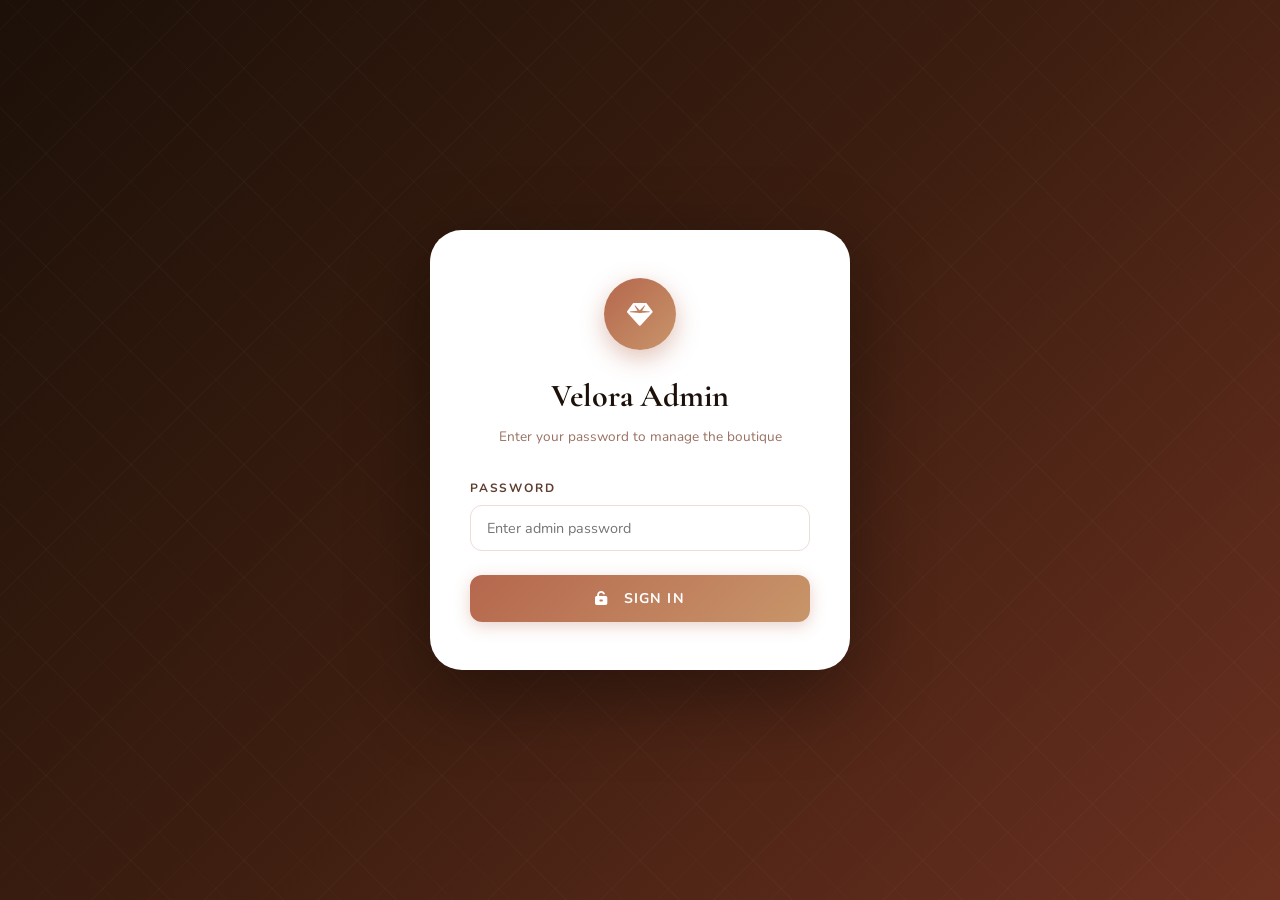
==== admin.html @ 2ef8bd38 "Launch Velora Boutique — full e-commerce frontend - Elegant boutique design with terracotta/gold pal" ====
<!DOCTYPE html>
<html lang="en">
<head>
  <meta charset="UTF-8">
  <meta name="viewport" content="width=device-width, initial-scale=1.0">
  <title>Velora — Admin Panel</title>
  <link rel="icon" href="data:image/svg+xml,<svg xmlns='http://www.w3.org/2000/svg' viewBox='0 0 100 100'><text y='.9em' font-size='90'>🔐</text></svg>">
  <link rel="stylesheet" href="https://cdnjs.cloudflare.com/ajax/libs/font-awesome/6.5.0/css/all.min.css">
  <link href="https://fonts.googleapis.com/css2?family=Cormorant+Garamond:ital,wght@0,400;0,600;1,400&family=Nunito:wght@300;400;500;600;700&display=swap" rel="stylesheet">

  <style>
    :root {
      --bg: #FFF9F5; --surface: #FFFFFF; --surface-2: #FFF0E8;
      --primary: #B5674D; --primary-h: #9A5540; --primary-l: #E8C4B4;
      --gold: #C8956A; --text: #1C1008; --text-2: #5C3D2E; --text-3: #9A7060;
      --border: #EDDDD5; --border-2: #D6C0B4; --white: #FFFFFF;
      --danger: #e74c3c; --danger-l: rgba(231,76,60,.1);
      --success: #25d366; --success-l: rgba(37,211,102,.1);
      --font-serif: 'Cormorant Garamond', Georgia, serif;
      --font-sans: 'Nunito', sans-serif;
      --radius: 12px; --radius-sm: 6px; --radius-lg: 20px; --radius-xl: 32px;
      --shadow: 0 4px 20px rgba(181,103,77,.14);
      --shadow-sm: 0 2px 8px rgba(181,103,77,.1);
      --transition: all .3s cubic-bezier(.4,0,.2,1);
    }
    *, *::before, *::after { box-sizing: border-box; margin:0; padding:0; }
    html { font-size:16px; }
    body { font-family: var(--font-sans); background: var(--bg); color: var(--text); line-height:1.6; }
    a { text-decoration:none; color:inherit; }
    button { cursor:pointer; border:none; background:none; font-family:inherit; }
    input, textarea, select { font-family:inherit; }
    ::-webkit-scrollbar { width:6px; }
    ::-webkit-scrollbar-thumb { background: var(--primary-l); border-radius:99px; }

    /* ——— LOGIN SCREEN ——— */
    .login-screen {
      min-height: 100vh;
      display: flex; align-items: center; justify-content: center;
      background: linear-gradient(135deg, #1C1008 0%, #3D1E10 50%, #6B3020 100%);
      padding: 24px;
      position: relative;
      overflow: hidden;
    }
    .login-screen::before {
      content:'';
      position:absolute; inset:0;
      background-image: repeating-linear-gradient(45deg,rgba(255,255,255,.02) 0,rgba(255,255,255,.02) 1px,transparent 0,transparent 40px),
        repeating-linear-gradient(-45deg,rgba(255,255,255,.02) 0,rgba(255,255,255,.02) 1px,transparent 0,transparent 40px);
    }
    .login-card {
      position:relative;
      width:100%; max-width:420px;
      background: var(--white);
      border-radius: var(--radius-xl);
      padding: 48px 40px;
      box-shadow: 0 24px 80px rgba(0,0,0,.4);
      text-align: center;
    }
    .login-icon {
      width:72px; height:72px;
      background: linear-gradient(135deg, var(--primary), var(--gold));
      border-radius: 50%;
      display: flex; align-items:center; justify-content:center;
      font-size:1.6rem; color:var(--white);
      margin: 0 auto 20px;
      box-shadow: 0 8px 24px rgba(181,103,77,.4);
    }
    .login-card h1 { font-family:var(--font-serif); font-size:2rem; color:var(--text); margin-bottom:4px; }
    .login-card p { font-size:.85rem; color:var(--text-3); margin-bottom:32px; }

    .form-group { margin-bottom:16px; text-align:left; }
    .form-group label { display:block; font-size:.75rem; font-weight:700; letter-spacing:.15em; text-transform:uppercase; color:var(--text-2); margin-bottom:6px; }
    .form-control {
      width:100%; padding:12px 16px;
      border:1.5px solid var(--border); border-radius:var(--radius);
      font-size:.9rem; background:var(--surface); color:var(--text);
      transition:var(--transition); outline:none;
    }
    .form-control:focus { border-color:var(--primary); box-shadow:0 0 0 3px rgba(181,103,77,.12); }

    .btn-login {
      width:100%; padding:14px;
      background:linear-gradient(135deg,var(--primary),var(--gold));
      color:var(--white); border-radius:var(--radius);
      font-size:.88rem; font-weight:700; letter-spacing:.08em; text-transform:uppercase;
      transition:var(--transition); margin-top:8px;
      box-shadow: 0 4px 16px rgba(181,103,77,.3);
    }
    .btn-login:hover { opacity:.9; transform:translateY(-1px); box-shadow:0 6px 20px rgba(181,103,77,.4); }

    .login-error {
      background: rgba(231,76,60,.1); border:1px solid rgba(231,76,60,.3);
      color: var(--danger); padding:10px 14px; border-radius:var(--radius-sm);
      font-size:.82rem; margin-top:12px; display:none;
    }
    .login-error.show { display:block; }

    /* ——— ADMIN LAYOUT ——— */
    .admin-layout { display:none; min-height:100vh; }
    .admin-layout.visible { display:block; }

    .admin-topbar {
      position:sticky; top:0; z-index:100;
      background:var(--white); border-bottom:1px solid var(--border);
      padding:0 28px; height:64px;
      display:flex; align-items:center; justify-content:space-between;
      box-shadow: var(--shadow-sm);
    }
    .admin-brand { font-family:var(--font-serif); font-size:1.5rem; color:var(--primary); font-weight:600; letter-spacing:.06em; }
    .admin-brand span { font-size:.65rem; letter-spacing:.3em; color:var(--text-3); text-transform:uppercase; font-family:var(--font-sans); display:block; }
    .topbar-right { display:flex; align-items:center; gap:12px; }
    .btn-back {
      display:flex; align-items:center; gap:6px;
      padding:8px 18px; border-radius:var(--radius-xl);
      background:var(--surface-2); color:var(--text-2);
      font-size:.78rem; font-weight:700; letter-spacing:.1em; text-transform:uppercase;
      transition:var(--transition); border:1px solid var(--border);
    }
    .btn-back:hover { background:var(--primary); color:var(--white); border-color:var(--primary); }
    .btn-logout {
      display:flex; align-items:center; gap:6px;
      padding:8px 18px; border-radius:var(--radius-xl);
      background:var(--danger-l); color:var(--danger);
      font-size:.78rem; font-weight:700; letter-spacing:.1em; text-transform:uppercase;
      transition:var(--transition); border:1px solid rgba(231,76,60,.2);
    }
    .btn-logout:hover { background:var(--danger); color:var(--white); }

    .admin-main {
      max-width:1280px; margin:0 auto; padding:40px 28px;
    }

    /* Stats Cards */
    .stats-grid {
      display:grid; grid-template-columns:repeat(auto-fit,minmax(200px,1fr));
      gap:20px; margin-bottom:40px;
    }
    .stat-card {
      background:var(--white); border-radius:var(--radius-lg); padding:24px;
      border:1px solid var(--border); box-shadow:var(--shadow-sm);
      display:flex; gap:16px; align-items:center;
    }
    .stat-card__icon {
      width:52px; height:52px; border-radius:var(--radius);
      display:flex; align-items:center; justify-content:center;
      font-size:1.2rem; flex-shrink:0;
    }
    .stat-card__icon.orange { background:rgba(181,103,77,.12); color:var(--primary); }
    .stat-card__icon.green  { background:rgba(37,211,102,.12); color:#25d366; }
    .stat-card__icon.gold   { background:rgba(200,149,106,.15); color:var(--gold); }
    .stat-card__icon.blue   { background:rgba(52,152,219,.12); color:#3498db; }
    .stat-card__num { font-family:var(--font-serif); font-size:2rem; font-weight:600; color:var(--text); line-height:1; }
    .stat-card__label { font-size:.72rem; text-transform:uppercase; letter-spacing:.15em; color:var(--text-3); font-weight:700; }

    /* Panel Layout */
    .panels { display:grid; grid-template-columns:380px 1fr; gap:28px; align-items:start; }

    /* Form Panel */
    .panel {
      background:var(--white); border-radius:var(--radius-lg);
      border:1px solid var(--border); box-shadow:var(--shadow-sm); overflow:hidden;
    }
    .panel__header {
      padding:20px 24px; border-bottom:1px solid var(--border);
      background:linear-gradient(135deg,var(--surface-2),var(--white));
    }
    .panel__title {
      font-family:var(--font-serif); font-size:1.3rem; color:var(--text);
      display:flex; align-items:center; gap:8px;
    }
    .panel__title i { color:var(--primary); font-size:1rem; }
    .panel__body { padding:24px; }

    .field { margin-bottom:18px; }
    .field label {
      display:block; font-size:.72rem; font-weight:700;
      letter-spacing:.15em; text-transform:uppercase; color:var(--text-2); margin-bottom:6px;
    }
    .field label span { color:var(--danger); }
    .field input, .field select, .field textarea {
      width:100%; padding:11px 14px;
      border:1.5px solid var(--border); border-radius:var(--radius-sm);
      font-size:.88rem; background:var(--surface); color:var(--text);
      transition:var(--transition); outline:none;
    }
    .field input:focus, .field select:focus, .field textarea:focus {
      border-color:var(--primary); box-shadow:0 0 0 3px rgba(181,103,77,.1);
    }
    .field textarea { resize:vertical; min-height:80px; }
    .field-row { display:grid; grid-template-columns:1fr 1fr; gap:12px; }

    .badge-select {
      display:flex; gap:8px; flex-wrap:wrap;
    }
    .badge-opt {
      padding:6px 14px; border-radius:99px;
      font-size:.72rem; font-weight:700; letter-spacing:.1em; text-transform:uppercase;
      cursor:pointer; transition:var(--transition);
      border:1.5px solid var(--border); background:var(--white); color:var(--text-2);
    }
    .badge-opt.active { border-color:var(--primary); background:var(--primary); color:var(--white); }
    .badge-opt[data-v="new"].active   { background:#B5674D; border-color:#B5674D; }
    .badge-opt[data-v="sale"].active  { background:var(--gold); border-color:var(--gold); }
    .badge-opt[data-v="hot"].active   { background:#c0392b; border-color:#c0392b; }

    .toggle-row {
      display:flex; align-items:center; justify-content:space-between;
      padding:12px 14px; background:var(--surface-2);
      border-radius:var(--radius-sm); border:1.5px solid var(--border);
    }
    .toggle-label { font-size:.85rem; font-weight:600; color:var(--text-2); }
    .toggle {
      width:44px; height:24px;
      background:var(--border-2); border-radius:99px;
      position:relative; cursor:pointer; transition:var(--transition);
    }
    .toggle.on { background:var(--success); }
    .toggle::after {
      content:''; position:absolute;
      width:18px; height:18px; background:var(--white);
      border-radius:50%; top:3px; left:3px;
      transition:var(--transition); box-shadow:0 1px 4px rgba(0,0,0,.2);
    }
    .toggle.on::after { left:23px; }

    .btn-submit {
      width:100%; padding:14px;
      background:var(--primary); color:var(--white);
      border-radius:var(--radius); font-size:.88rem; font-weight:700;
      letter-spacing:.08em; text-transform:uppercase;
      transition:var(--transition); box-shadow:var(--shadow-sm);
      display:flex; align-items:center; justify-content:center; gap:8px;
    }
    .btn-submit:hover { background:var(--primary-h); transform:translateY(-1px); box-shadow:var(--shadow); }
    .btn-submit.editing { background:var(--gold); }
    .btn-submit.editing:hover { background:#b07d52; }

    .btn-cancel {
      width:100%; padding:10px; margin-top:8px;
      background:transparent; color:var(--text-3);
      border-radius:var(--radius); font-size:.82rem; font-weight:600;
      transition:var(--transition);
      display:flex; align-items:center; justify-content:center; gap:6px;
    }
    .btn-cancel:hover { color:var(--danger); background:var(--danger-l); }

    /* Product List Panel */
    .product-list-header {
      padding:20px 24px; border-bottom:1px solid var(--border);
      background:linear-gradient(135deg,var(--surface-2),var(--white));
      display:flex; align-items:center; justify-content:space-between; gap:12px; flex-wrap:wrap;
    }
    .search-bar {
      display:flex; align-items:center; gap:10px;
      padding:9px 16px; background:var(--surface); border:1.5px solid var(--border);
      border-radius:var(--radius-xl); flex:1; max-width:280px;
      transition:var(--transition);
    }
    .search-bar:focus-within { border-color:var(--primary); box-shadow:0 0 0 3px rgba(181,103,77,.1); }
    .search-bar i { color:var(--text-3); font-size:.85rem; }
    .search-bar input { flex:1; outline:none; border:none; background:none; font-size:.85rem; color:var(--text); }

    .product-list-body { padding:16px; }
    .admin-product-item {
      display:flex; gap:14px; align-items:center;
      padding:14px; border-radius:var(--radius);
      border:1px solid var(--border); background:var(--surface-2); margin-bottom:10px;
      transition:var(--transition);
    }
    .admin-product-item:hover { border-color:var(--primary-l); box-shadow:var(--shadow-sm); }
    .admin-product-item.editing-item { border-color:var(--gold); background:rgba(200,149,106,.08); }

    .admin-thumb {
      width:64px; height:64px; border-radius:var(--radius-sm);
      background:linear-gradient(135deg,var(--surface-2),var(--surface-3,#FAE8DC));
      display:flex; align-items:center; justify-content:center;
      font-size:1.4rem; color:var(--primary-l); flex-shrink:0; overflow:hidden;
    }
    .admin-thumb img { width:100%; height:100%; object-fit:cover; }

    .admin-product-info { flex:1; min-width:0; }
    .admin-product-name {
      font-family:var(--font-serif); font-size:1rem; font-weight:600; color:var(--text);
      white-space:nowrap; overflow:hidden; text-overflow:ellipsis;
    }
    .admin-product-meta { font-size:.75rem; color:var(--text-3); display:flex; gap:10px; flex-wrap:wrap; margin-top:2px; }
    .admin-product-price { font-weight:700; color:var(--primary); font-size:.88rem; }

    .stock-badge {
      font-size:.62rem; font-weight:700; letter-spacing:.1em; text-transform:uppercase;
      padding:3px 10px; border-radius:99px;
    }
    .stock-badge.in  { background:rgba(37,211,102,.12); color:#1daa52; }
    .stock-badge.out { background:var(--danger-l); color:var(--danger); }

    .admin-product-actions { display:flex; gap:8px; flex-shrink:0; }
    .action-btn {
      width:36px; height:36px; border-radius:var(--radius-sm);
      display:flex; align-items:center; justify-content:center;
      font-size:.85rem; transition:var(--transition);
    }
    .action-btn.edit  { background:rgba(200,149,106,.15); color:var(--gold); }
    .action-btn.edit:hover  { background:var(--gold); color:var(--white); }
    .action-btn.del   { background:var(--danger-l); color:var(--danger); }
    .action-btn.del:hover   { background:var(--danger); color:var(--white); }
    .action-btn.toggle-stock { background:rgba(52,152,219,.1); color:#3498db; }
    .action-btn.toggle-stock:hover { background:#3498db; color:var(--white); }

    .empty-list {
      padding:60px 24px; text-align:center; color:var(--text-3);
    }
    .empty-list i { font-size:2.5rem; color:var(--primary-l); display:block; margin-bottom:12px; }

    /* Toast */
    .toast-container { position:fixed; bottom:24px; right:24px; z-index:9999; display:flex; flex-direction:column; gap:10px; }
    .toast {
      padding:12px 18px; background:var(--text); color:var(--white);
      border-radius:var(--radius); font-size:.82rem; font-weight:500;
      display:flex; align-items:center; gap:10px;
      box-shadow:0 8px 24px rgba(0,0,0,.3); animation:toast-in .3s ease;
    }
    .toast.success i { color:#25d366; }
    .toast.error   i { color:#e74c3c; }
    .toast.info    i { color:var(--gold); }
    .toast.out { animation:toast-out .3s ease forwards; }
    @keyframes toast-in  { from{opacity:0;transform:translateY(16px)}to{opacity:1;transform:translateY(0)} }
    @keyframes toast-out { from{opacity:1;transform:translateY(0)}to{opacity:0;transform:translateY(16px)} }

    /* Confirm modal */
    .modal-overlay {
      position:fixed; inset:0; background:rgba(28,16,8,.7); z-index:800;
      display:flex; align-items:center; justify-content:center; padding:24px;
      opacity:0; pointer-events:none; transition:opacity .3s;
      backdrop-filter:blur(4px);
    }
    .modal-overlay.open { opacity:1; pointer-events:all; }
    .modal {
      background:var(--white); border-radius:var(--radius-xl); padding:40px 36px;
      max-width:400px; width:100%; text-align:center; box-shadow:0 24px 80px rgba(0,0,0,.3);
      transform:scale(.9); transition:transform .3s;
    }
    .modal-overlay.open .modal { transform:scale(1); }
    .modal__icon { font-size:2.5rem; color:var(--danger); margin-bottom:16px; }
    .modal__title { font-family:var(--font-serif); font-size:1.5rem; margin-bottom:8px; }
    .modal__desc { font-size:.88rem; color:var(--text-2); margin-bottom:28px; }
    .modal__btns { display:flex; gap:12px; justify-content:center; }
    .btn-danger {
      padding:12px 28px; background:var(--danger); color:var(--white);
      border-radius:var(--radius); font-size:.85rem; font-weight:700;
      transition:var(--transition);
    }
    .btn-danger:hover { background:#c0392b; }
    .btn-secondary {
      padding:12px 28px; background:var(--surface-2); color:var(--text-2);
      border-radius:var(--radius); font-size:.85rem; font-weight:700;
      border:1px solid var(--border); transition:var(--transition);
    }
    .btn-secondary:hover { background:var(--border); }

    @media(max-width:1024px) {
      .panels { grid-template-columns:1fr; }
    }
    @media(max-width:640px) {
      .admin-topbar { padding:0 16px; }
      .admin-main { padding:24px 16px; }
      .field-row { grid-template-columns:1fr; }
      .stats-grid { grid-template-columns:1fr 1fr; }
      .admin-product-item { flex-wrap:wrap; }
    }
  </style>
</head>
<body>

  <!-- =========================================
       LOGIN SCREEN
       ========================================= -->
  <div class="login-screen" id="login-screen">
    <div class="login-card">
      <div class="login-icon"><i class="fas fa-gem"></i></div>
      <h1>Velora Admin</h1>
      <p>Enter your password to manage the boutique</p>

      <div class="form-group">
        <label>Password</label>
        <input type="password" class="form-control" id="login-pass"
          placeholder="Enter admin password"
          onkeydown="if(event.key==='Enter')doLogin()">
      </div>
      <button class="btn-login" onclick="doLogin()">
        <i class="fas fa-unlock-keyhole"></i> &nbsp; Sign In
      </button>
      <div class="login-error" id="login-error">
        <i class="fas fa-circle-xmark"></i> Incorrect password. Please try again.
      </div>
    </div>
  </div>

  <!-- =========================================
       ADMIN PANEL
       ========================================= -->
  <div class="admin-layout" id="admin-layout">

    <!-- Top Bar -->
    <div class="admin-topbar">
      <div class="admin-brand">
        Velora
        <span>Admin Panel</span>
      </div>
      <div class="topbar-right">
        <a href="index.html" class="btn-back">
          <i class="fas fa-arrow-left"></i> Shop
        </a>
        <button class="btn-logout" onclick="doLogout()">
          <i class="fas fa-right-from-bracket"></i> Logout
        </button>
      </div>
    </div>

    <div class="admin-main">

      <!-- Stats -->
      <div class="stats-grid" id="stats-grid"></div>

      <!-- Panels -->
      <div class="panels">

        <!-- ——— Add / Edit Form ——— -->
        <div class="panel">
          <div class="panel__header">
            <h2 class="panel__title" id="form-panel-title">
              <i class="fas fa-plus-circle"></i>
              <span>Add New Product</span>
            </h2>
          </div>
          <div class="panel__body">
            <input type="hidden" id="edit-id">

            <div class="field">
              <label>Product Name <span>*</span></label>
              <input type="text" id="f-name" placeholder="e.g. Embroidered Lawn Suit">
            </div>

            <div class="field-row">
              <div class="field">
                <label>Category <span>*</span></label>
                <select id="f-category">
                  <option value="">Select...</option>
                  <option>Lawn</option>
                  <option>Cotton</option>
                  <option>Chiffon</option>
                  <option>Silk</option>
                  <option>Georgette</option>
                  <option>Linen</option>
                  <option>Embroidered</option>
                </select>
              </div>
              <div class="field">
                <label>Fabric Type</label>
                <input type="text" id="f-fabric" placeholder="e.g. Pure Lawn">
              </div>
            </div>

            <div class="field-row">
              <div class="field">
                <label>Pieces</label>
                <select id="f-pieces">
                  <option value="">Select...</option>
                  <option>2 Piece</option>
                  <option>3 Piece</option>
                  <option>4 Piece</option>
                </select>
              </div>
              <div class="field">
                <label>Price (₹) <span>*</span></label>
                <input type="number" id="f-price" placeholder="e.g. 2500" min="0">
              </div>
            </div>

            <div class="field">
              <label>Original Price (₹) <small style="font-size:.65rem;text-transform:none;letter-spacing:0;color:var(--text-3)">for crossed-out price — leave 0 if no discount</small></label>
              <input type="number" id="f-original-price" placeholder="e.g. 3200" min="0">
            </div>

            <div class="field">
              <label>Image URL <small style="font-size:.65rem;text-transform:none;letter-spacing:0;color:var(--text-3)">paste a direct image link</small></label>
              <input type="url" id="f-image" placeholder="https://example.com/image.jpg">
            </div>

            <div class="field">
              <label>Description</label>
              <textarea id="f-description" placeholder="Brief description of the fabric..."></textarea>
            </div>

            <div class="field">
              <label>Badge</label>
              <div class="badge-select" id="badge-select">
                <button class="badge-opt active" data-v="">None</button>
                <button class="badge-opt" data-v="new">New</button>
                <button class="badge-opt" data-v="sale">Sale</button>
                <button class="badge-opt" data-v="hot">Hot</button>
              </div>
            </div>

            <div class="field">
              <div class="toggle-row">
                <span class="toggle-label"><i class="fas fa-check-circle" style="color:#25d366;margin-right:6px"></i>In Stock</span>
                <div class="toggle on" id="toggle-stock" onclick="toggleStock(this)"></div>
              </div>
            </div>

            <button class="btn-submit" id="btn-submit" onclick="submitProduct()">
              <i class="fas fa-plus"></i> Add Product
            </button>
            <button class="btn-cancel" id="btn-cancel" onclick="resetForm()" style="display:none">
              <i class="fas fa-times"></i> Cancel Edit
            </button>
          </div>
        </div>

        <!-- ——— Products List ——— -->
        <div class="panel">
          <div class="product-list-header">
            <h2 class="panel__title">
              <i class="fas fa-list"></i>
              <span id="list-title">All Products</span>
            </h2>
            <div class="search-bar">
              <i class="fas fa-search"></i>
              <input type="text" placeholder="Search products..." id="search-input" oninput="renderAdminList()">
            </div>
          </div>
          <div class="product-list-body" id="admin-list">
            <!-- Rendered by JS -->
          </div>
        </div>

      </div>
    </div>
  </div>

  <!-- ——— Delete Confirm Modal ——— -->
  <div class="modal-overlay" id="delete-modal">
    <div class="modal">
      <div class="modal__icon"><i class="fas fa-trash-alt"></i></div>
      <h2 class="modal__title">Delete Product?</h2>
      <p class="modal__desc" id="modal-desc">This action cannot be undone.</p>
      <div class="modal__btns">
        <button class="btn-secondary" onclick="closeModal()">Cancel</button>
        <button class="btn-danger" id="confirm-delete-btn">Delete</button>
      </div>
    </div>
  </div>

  <!-- Toast Container -->
  <div class="toast-container" id="toast-container"></div>

  <script>
  'use strict';

  const ADMIN_PASS  = 'Velora@2024';
  const STORAGE_KEY = 'velora_products';
  let products = [];
  let pendingDeleteId = null;
  let selectedBadge = '';
  let stockOn = true;

  /* ——— Default Products (fallback) ——— */
  const DEFAULT_PRODUCTS = [
    { id:'1', name:'Zari Border Lawn Suit', category:'Lawn', price:2200, originalPrice:2800, fabric:'Pure Lawn', pieces:'3 Piece', description:'Exquisite zari border work on soft lawn fabric.', image:'', badge:'new', inStock:true },
    { id:'2', name:'Hand Block Print Cotton', category:'Cotton', price:1800, originalPrice:0, fabric:'Pure Cotton', pieces:'3 Piece', description:'Traditional hand block printed cotton fabric.', image:'', badge:'', inStock:true },
    { id:'3', name:'Embroidered Chiffon Set', category:'Chiffon', price:4500, originalPrice:5500, fabric:'Pure Chiffon', pieces:'3 Piece', description:'Delicate chiffon with fine thread embroidery.', image:'', badge:'hot', inStock:true },
    { id:'4', name:'Silk Dupatta Suit', category:'Silk', price:5800, originalPrice:7000, fabric:'Pure Silk', pieces:'3 Piece', description:'Luxurious silk fabric with matching silk dupatta.', image:'', badge:'sale', inStock:true },
    { id:'5', name:'Georgette Party Wear', category:'Georgette', price:3200, originalPrice:4000, fabric:'Georgette', pieces:'3 Piece', description:'Flowing georgette with sequin embellishments.', image:'', badge:'', inStock:true },
    { id:'6', name:'Kantha Work Linen', category:'Linen', price:2600, originalPrice:3200, fabric:'Premium Linen', pieces:'2 Piece', description:'Breathable linen with traditional Kantha embroidery.', image:'', badge:'new', inStock:true },
    { id:'7', name:'Phulkari Cotton Dupatta', category:'Cotton', price:1500, originalPrice:0, fabric:'Cotton', pieces:'2 Piece', description:'Vibrant Phulkari embroidery on soft cotton.', image:'', badge:'', inStock:true },
    { id:'8', name:'Banarasi Silk Saree Suit', category:'Silk', price:8500, originalPrice:10500, fabric:'Banarasi Silk', pieces:'3 Piece', description:'Opulent Banarasi weave with gold zari.', image:'', badge:'hot', inStock:true }
  ];

  /* ——— Storage ——— */
  function loadProducts() {
    try {
      const s = localStorage.getItem(STORAGE_KEY);
      products = s ? JSON.parse(s) : [...DEFAULT_PRODUCTS];
    } catch { products = [...DEFAULT_PRODUCTS]; }
  }
  function saveProducts() { localStorage.setItem(STORAGE_KEY, JSON.stringify(products)); }

  function genId() { return Date.now().toString(36) + Math.random().toString(36).slice(2,7); }

  function escapeHtml(s) {
    if (typeof s !== 'string') return '';
    return s.replace(/&/g,'&amp;').replace(/</g,'&lt;').replace(/>/g,'&gt;').replace(/"/g,'&quot;');
  }

  /* ——— Login ——— */
  function doLogin() {
    const pass = document.getElementById('login-pass').value;
    if (pass === ADMIN_PASS) {
      document.getElementById('login-screen').style.display = 'none';
      document.getElementById('admin-layout').classList.add('visible');
      loadProducts();
      renderStats();
      renderAdminList();
    } else {
      document.getElementById('login-error').classList.add('show');
      document.getElementById('login-pass').focus();
    }
  }

  function doLogout() {
    document.getElementById('login-screen').style.display = '';
    document.getElementById('admin-layout').classList.remove('visible');
    document.getElementById('login-pass').value = '';
    document.getElementById('login-error').classList.remove('show');
  }

  /* ——— Stats ——— */
  function renderStats() {
    const total = products.length;
    const inStock = products.filter(p => p.inStock !== false).length;
    const cats = new Set(products.map(p => p.category)).size;
    const minPrice = products.length ? Math.min(...products.map(p => p.price)) : 0;

    document.getElementById('stats-grid').innerHTML = `
      <div class="stat-card">
        <div class="stat-card__icon orange"><i class="fas fa-box-open"></i></div>
        <div><div class="stat-card__num">${total}</div><div class="stat-card__label">Total Products</div></div>
      </div>
      <div class="stat-card">
        <div class="stat-card__icon green"><i class="fas fa-check-circle"></i></div>
        <div><div class="stat-card__num">${inStock}</div><div class="stat-card__label">In Stock</div></div>
      </div>
      <div class="stat-card">
        <div class="stat-card__icon gold"><i class="fas fa-tags"></i></div>
        <div><div class="stat-card__num">${cats}</div><div class="stat-card__label">Categories</div></div>
      </div>
      <div class="stat-card">
        <div class="stat-card__icon blue"><i class="fas fa-indian-rupee-sign"></i></div>
        <div><div class="stat-card__num">₹${minPrice.toLocaleString('en-IN')}</div><div class="stat-card__label">Starting Price</div></div>
      </div>`;
  }

  /* ——— Render List ——— */
  function renderAdminList() {
    const query = (document.getElementById('search-input')?.value || '').toLowerCase();
    const filtered = products.filter(p =>
      p.name.toLowerCase().includes(query) || p.category.toLowerCase().includes(query)
    );

    const titleEl = document.getElementById('list-title');
    if (titleEl) titleEl.textContent = `${filtered.length} Product${filtered.length !== 1 ? 's' : ''}`;

    const container = document.getElementById('admin-list');
    if (!container) return;

    if (filtered.length === 0) {
      container.innerHTML = `<div class="empty-list"><i class="fas fa-search"></i><p>No products found.</p></div>`;
      return;
    }

    const editingId = document.getElementById('edit-id')?.value;
    container.innerHTML = filtered.map(p => {
      const thumb = p.image
        ? `<img src="${escapeHtml(p.image)}" alt="" onerror="this.parentElement.innerHTML='<i class=\\'fas fa-gem\\'></i>'">`
        : `<i class="fas fa-gem"></i>`;

      return `<div class="admin-product-item${p.id === editingId ? ' editing-item' : ''}" data-id="${p.id}">
        <div class="admin-thumb">${thumb}</div>
        <div class="admin-product-info">
          <div class="admin-product-name">${escapeHtml(p.name)}</div>
          <div class="admin-product-meta">
            <span>${escapeHtml(p.category)}</span>
            ${p.fabric ? `<span>${escapeHtml(p.fabric)}</span>` : ''}
            ${p.pieces ? `<span>${escapeHtml(p.pieces)}</span>` : ''}
          </div>
          <div style="display:flex;gap:8px;align-items:center;margin-top:4px">
            <span class="admin-product-price">₹${p.price.toLocaleString('en-IN')}</span>
            <span class="stock-badge ${p.inStock !== false ? 'in' : 'out'}">${p.inStock !== false ? 'In Stock' : 'Out of Stock'}</span>
            ${p.badge ? `<span style="font-size:.6rem;font-weight:700;letter-spacing:.1em;text-transform:uppercase;padding:2px 8px;border-radius:99px;background:var(--primary);color:#fff">${p.badge}</span>` : ''}
          </div>
        </div>
        <div class="admin-product-actions">
          <button class="action-btn toggle-stock" onclick="toggleProductStock('${p.id}')" title="${p.inStock !== false ? 'Mark Out of Stock' : 'Mark In Stock'}">
            <i class="fas fa-${p.inStock !== false ? 'eye-slash' : 'eye'}"></i>
          </button>
          <button class="action-btn edit" onclick="startEdit('${p.id}')" title="Edit">
            <i class="fas fa-pen"></i>
          </button>
          <button class="action-btn del" onclick="confirmDelete('${p.id}')" title="Delete">
            <i class="fas fa-trash-alt"></i>
          </button>
        </div>
      </div>`;
    }).join('');
  }

  /* ——— Badge selection ——— */
  document.querySelectorAll('.badge-opt').forEach(btn => {
    btn.addEventListener('click', () => {
      document.querySelectorAll('.badge-opt').forEach(b => b.classList.remove('active'));
      btn.classList.add('active');
      selectedBadge = btn.dataset.v;
    });
  });

  function setBadge(val) {
    selectedBadge = val || '';
    document.querySelectorAll('.badge-opt').forEach(b => {
      b.classList.toggle('active', b.dataset.v === selectedBadge);
    });
  }

  /* ——— Stock toggle ——— */
  function toggleStock(el) {
    el.classList.toggle('on');
    stockOn = el.classList.contains('on');
  }

  function setStock(val) {
    stockOn = val !== false;
    const toggle = document.getElementById('toggle-stock');
    toggle.classList.toggle('on', stockOn);
  }

  /* ——— Add / Edit ——— */
  function getFormData() {
    return {
      name:          document.getElementById('f-name').value.trim(),
      category:      document.getElementById('f-category').value,
      fabric:        document.getElementById('f-fabric').value.trim(),
      pieces:        document.getElementById('f-pieces').value,
      price:         parseFloat(document.getElementById('f-price').value) || 0,
      originalPrice: parseFloat(document.getElementById('f-original-price').value) || 0,
      image:         document.getElementById('f-image').value.trim(),
      description:   document.getElementById('f-description').value.trim(),
      badge:         selectedBadge,
      inStock:       stockOn
    };
  }

  function submitProduct() {
    const data = getFormData();
    if (!data.name) { toast('Product name is required', 'error'); return; }
    if (!data.category) { toast('Category is required', 'error'); return; }
    if (!data.price || data.price <= 0) { toast('Enter a valid price', 'error'); return; }

    const editId = document.getElementById('edit-id').value;

    if (editId) {
      const idx = products.findIndex(p => p.id === editId);
      if (idx > -1) {
        products[idx] = { ...products[idx], ...data };
        toast(`"${data.name}" updated`, 'success');
      }
    } else {
      products.push({ id: genId(), ...data });
      toast(`"${data.name}" added`, 'success');
    }

    saveProducts();
    renderStats();
    renderAdminList();
    resetForm();
  }

  function startEdit(id) {
    const p = products.find(x => x.id === id);
    if (!p) return;

    document.getElementById('edit-id').value = p.id;
    document.getElementById('f-name').value = p.name;
    document.getElementById('f-category').value = p.category;
    document.getElementById('f-fabric').value = p.fabric || '';
    document.getElementById('f-pieces').value = p.pieces || '';
    document.getElementById('f-price').value = p.price;
    document.getElementById('f-original-price').value = p.originalPrice || '';
    document.getElementById('f-image').value = p.image || '';
    document.getElementById('f-description').value = p.description || '';
    setBadge(p.badge);
    setStock(p.inStock);

    const title = document.getElementById('form-panel-title');
    title.innerHTML = '<i class="fas fa-pen"></i> <span>Edit Product</span>';

    const btn = document.getElementById('btn-submit');
    btn.innerHTML = '<i class="fas fa-check"></i> Save Changes';
    btn.classList.add('editing');

    document.getElementById('btn-cancel').style.display = 'flex';

    document.querySelector('.panel').scrollIntoView({ behavior:'smooth', block:'start' });
    renderAdminList();
  }

  function resetForm() {
    document.getElementById('edit-id').value = '';
    document.getElementById('f-name').value = '';
    document.getElementById('f-category').value = '';
    document.getElementById('f-fabric').value = '';
    document.getElementById('f-pieces').value = '';
    document.getElementById('f-price').value = '';
    document.getElementById('f-original-price').value = '';
    document.getElementById('f-image').value = '';
    document.getElementById('f-description').value = '';
    setBadge('');
    setStock(true);

    const title = document.getElementById('form-panel-title');
    title.innerHTML = '<i class="fas fa-plus-circle"></i> <span>Add New Product</span>';

    const btn = document.getElementById('btn-submit');
    btn.innerHTML = '<i class="fas fa-plus"></i> Add Product';
    btn.classList.remove('editing');

    document.getElementById('btn-cancel').style.display = 'none';
    renderAdminList();
  }

  /* ——— Delete ——— */
  function confirmDelete(id) {
    const p = products.find(x => x.id === id);
    pendingDeleteId = id;
    document.getElementById('modal-desc').textContent =
      `Delete "${p ? p.name : 'this product'}"? This cannot be undone.`;
    document.getElementById('delete-modal').classList.add('open');
  }

  function closeModal() {
    pendingDeleteId = null;
    document.getElementById('delete-modal').classList.remove('open');
  }

  document.getElementById('confirm-delete-btn').addEventListener('click', () => {
    if (!pendingDeleteId) return;
    const p = products.find(x => x.id === pendingDeleteId);
    products = products.filter(x => x.id !== pendingDeleteId);
    saveProducts();
    renderStats();
    renderAdminList();
    toast(`"${p ? p.name : 'Product'}" deleted`, 'info');
    if (document.getElementById('edit-id').value === pendingDeleteId) resetForm();
    closeModal();
  });

  /* ——— Toggle Stock ——— */
  function toggleProductStock(id) {
    const p = products.find(x => x.id === id);
    if (!p) return;
    p.inStock = !p.inStock;
    saveProducts();
    renderAdminList();
    toast(`${p.name} marked ${p.inStock ? 'In Stock' : 'Out of Stock'}`, 'info');
  }

  /* ——— Toast ——— */
  function toast(msg, type = 'success') {
    const container = document.getElementById('toast-container');
    const icons = { success:'fa-circle-check', error:'fa-circle-xmark', info:'fa-circle-info' };
    const el = document.createElement('div');
    el.className = `toast ${type}`;
    el.innerHTML = `<i class="fas ${icons[type]}"></i> <span>${msg}</span>`;
    container.appendChild(el);
    setTimeout(() => { el.classList.add('out'); setTimeout(() => el.remove(), 350); }, 2800);
  }

  /* ——— Close modal on overlay click ——— */
  document.getElementById('delete-modal').addEventListener('click', function(e) {
    if (e.target === this) closeModal();
  });

  /* ——— Enter key on login ——— */
  document.addEventListener('keydown', e => {
    if (e.key === 'Escape') closeModal();
  });
  </script>
</body>
</html>
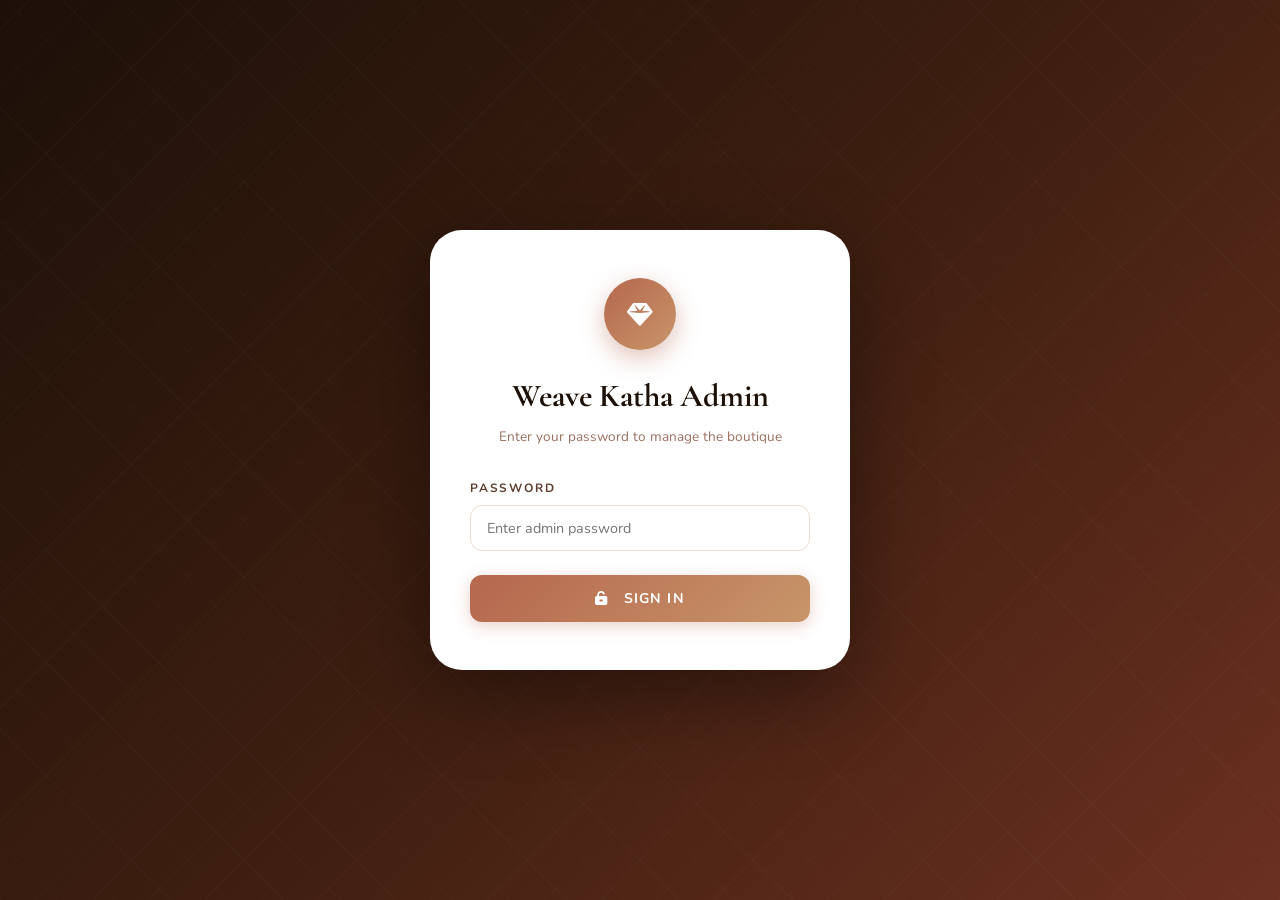
==== commit 76ef142f: "Rename Velora to Weave Katha" ====
--- a/admin.html
+++ b/admin.html
@@ -3,7 +3,7 @@
 <head>
   <meta charset="UTF-8">
   <meta name="viewport" content="width=device-width, initial-scale=1.0">
-  <title>Velora — Admin Panel</title>
+  <title>Weave Katha — Admin Panel</title>
   <link rel="icon" href="data:image/svg+xml,<svg xmlns='http://www.w3.org/2000/svg' viewBox='0 0 100 100'><text y='.9em' font-size='90'>🔐</text></svg>">
   <link rel="stylesheet" href="https://cdnjs.cloudflare.com/ajax/libs/font-awesome/6.5.0/css/all.min.css">
   <link href="https://fonts.googleapis.com/css2?family=Cormorant+Garamond:ital,wght@0,400;0,600;1,400&family=Nunito:wght@300;400;500;600;700&display=swap" rel="stylesheet">
@@ -377,7 +377,7 @@
   <div class="login-screen" id="login-screen">
     <div class="login-card">
       <div class="login-icon"><i class="fas fa-gem"></i></div>
-      <h1>Velora Admin</h1>
+      <h1>Weave Katha Admin</h1>
       <p>Enter your password to manage the boutique</p>
 
       <div class="form-group">
@@ -403,7 +403,7 @@
     <!-- Top Bar -->
     <div class="admin-topbar">
       <div class="admin-brand">
-        Velora
+        Weave Katha
         <span>Admin Panel</span>
       </div>
       <div class="topbar-right">
@@ -557,8 +557,8 @@
   <script>
   'use strict';
 
-  const ADMIN_PASS  = 'Velora@2024';
-  const STORAGE_KEY = 'velora_products';
+  const ADMIN_PASS  = 'Weave Katha@2024';
+  const STORAGE_KEY = 'weave_katha_products';
   let products = [];
   let pendingDeleteId = null;
   let selectedBadge = '';
